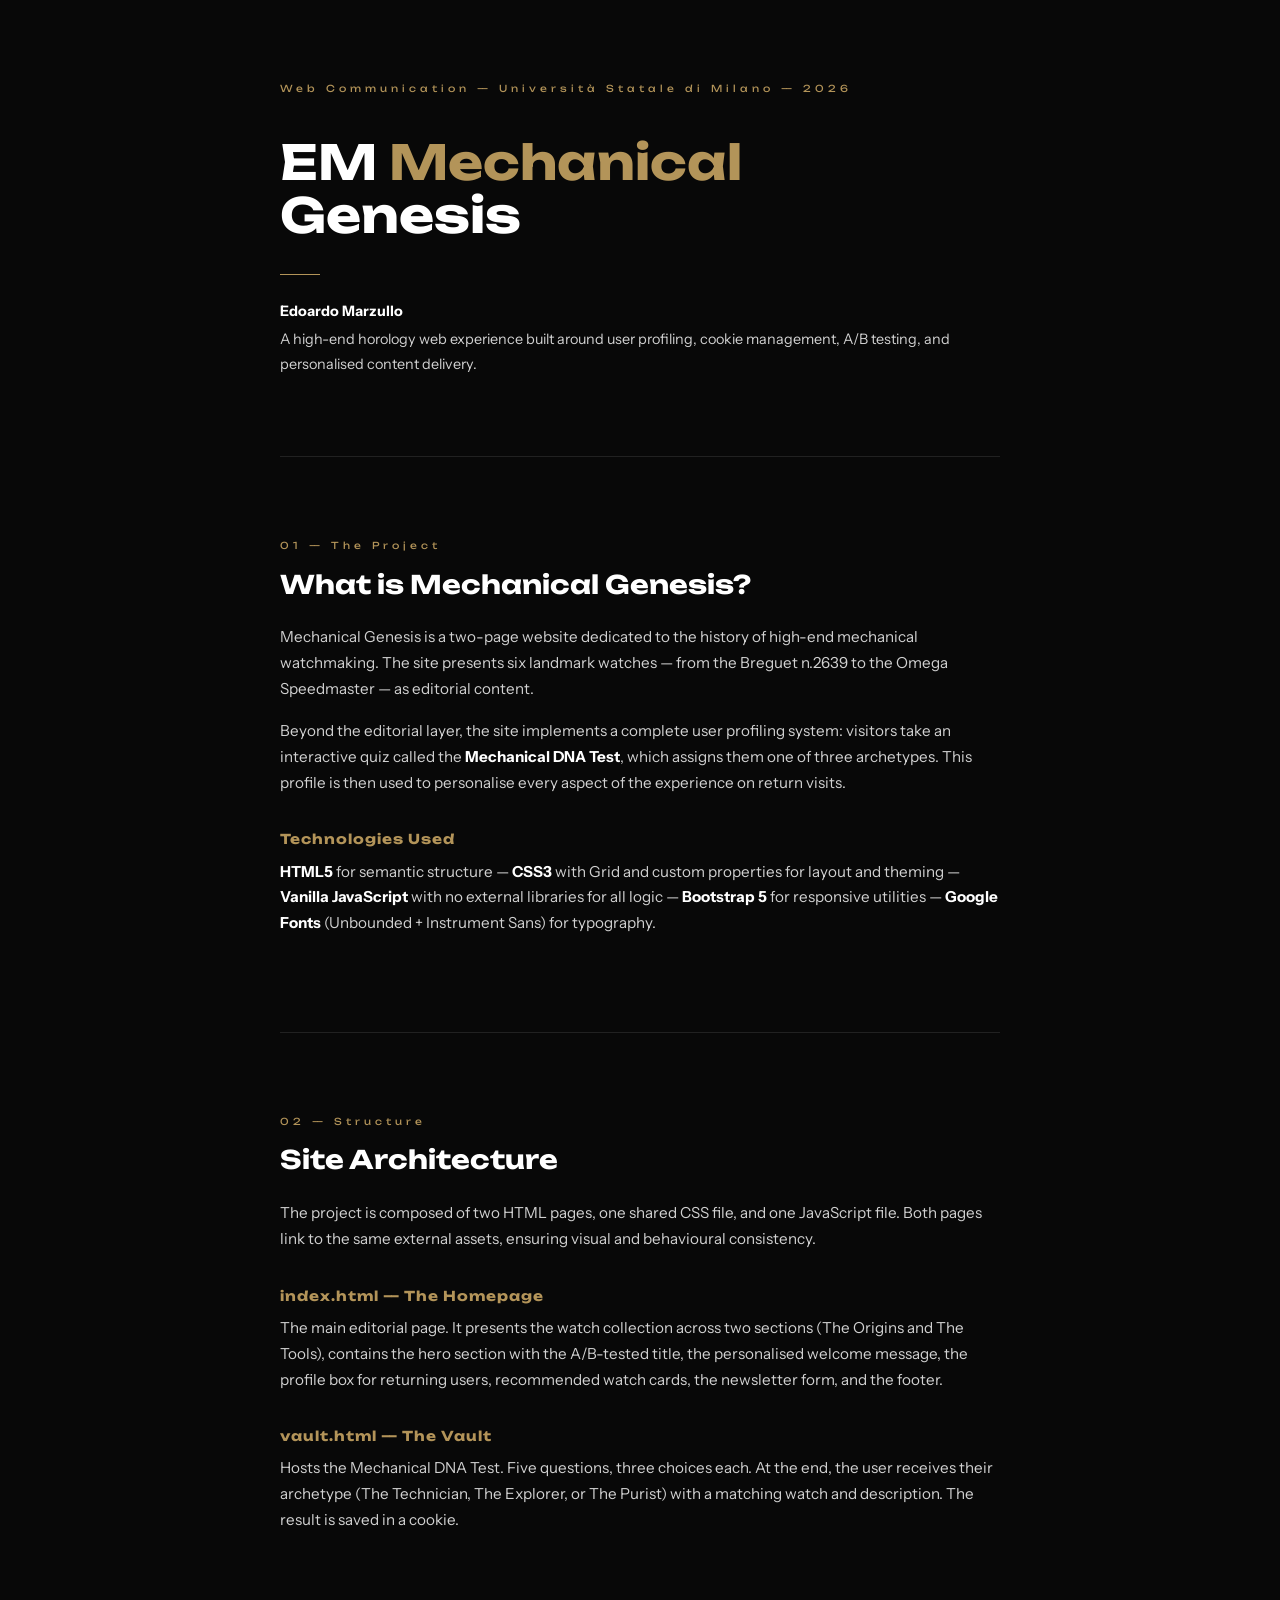
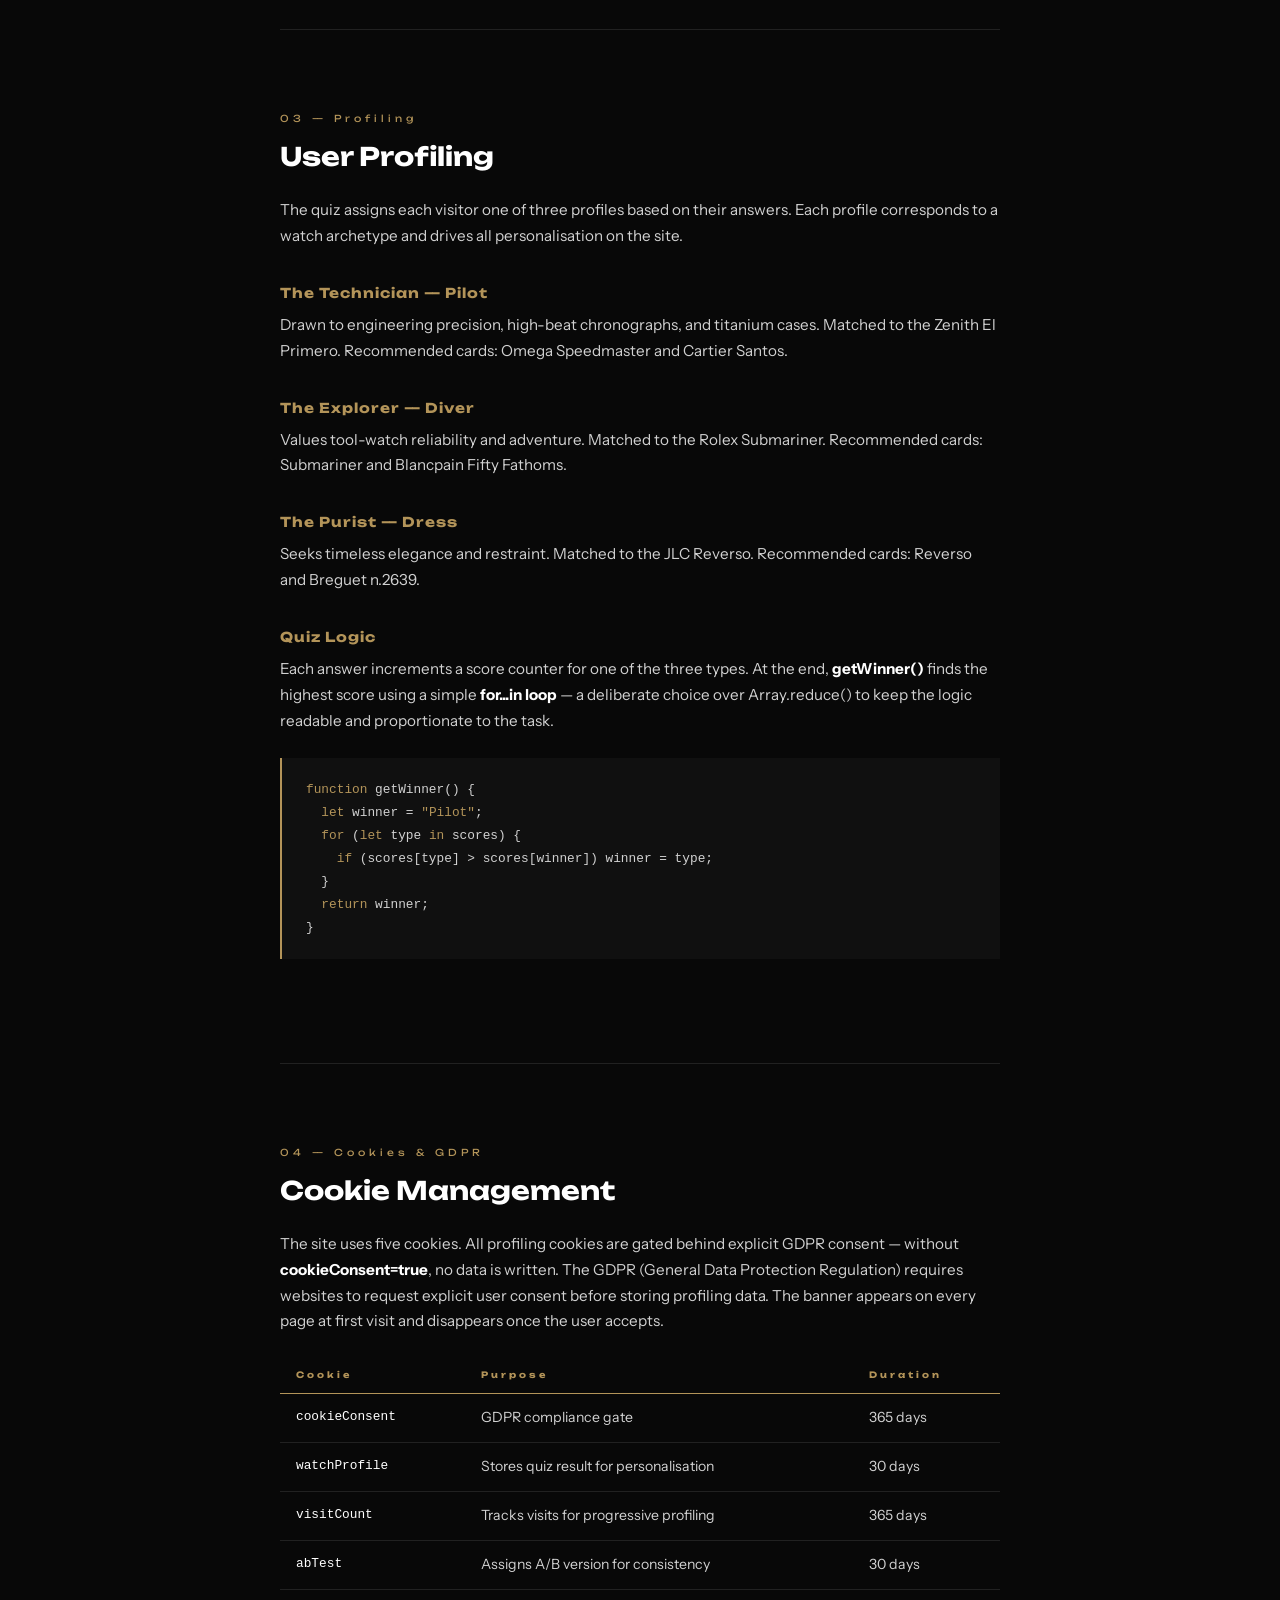
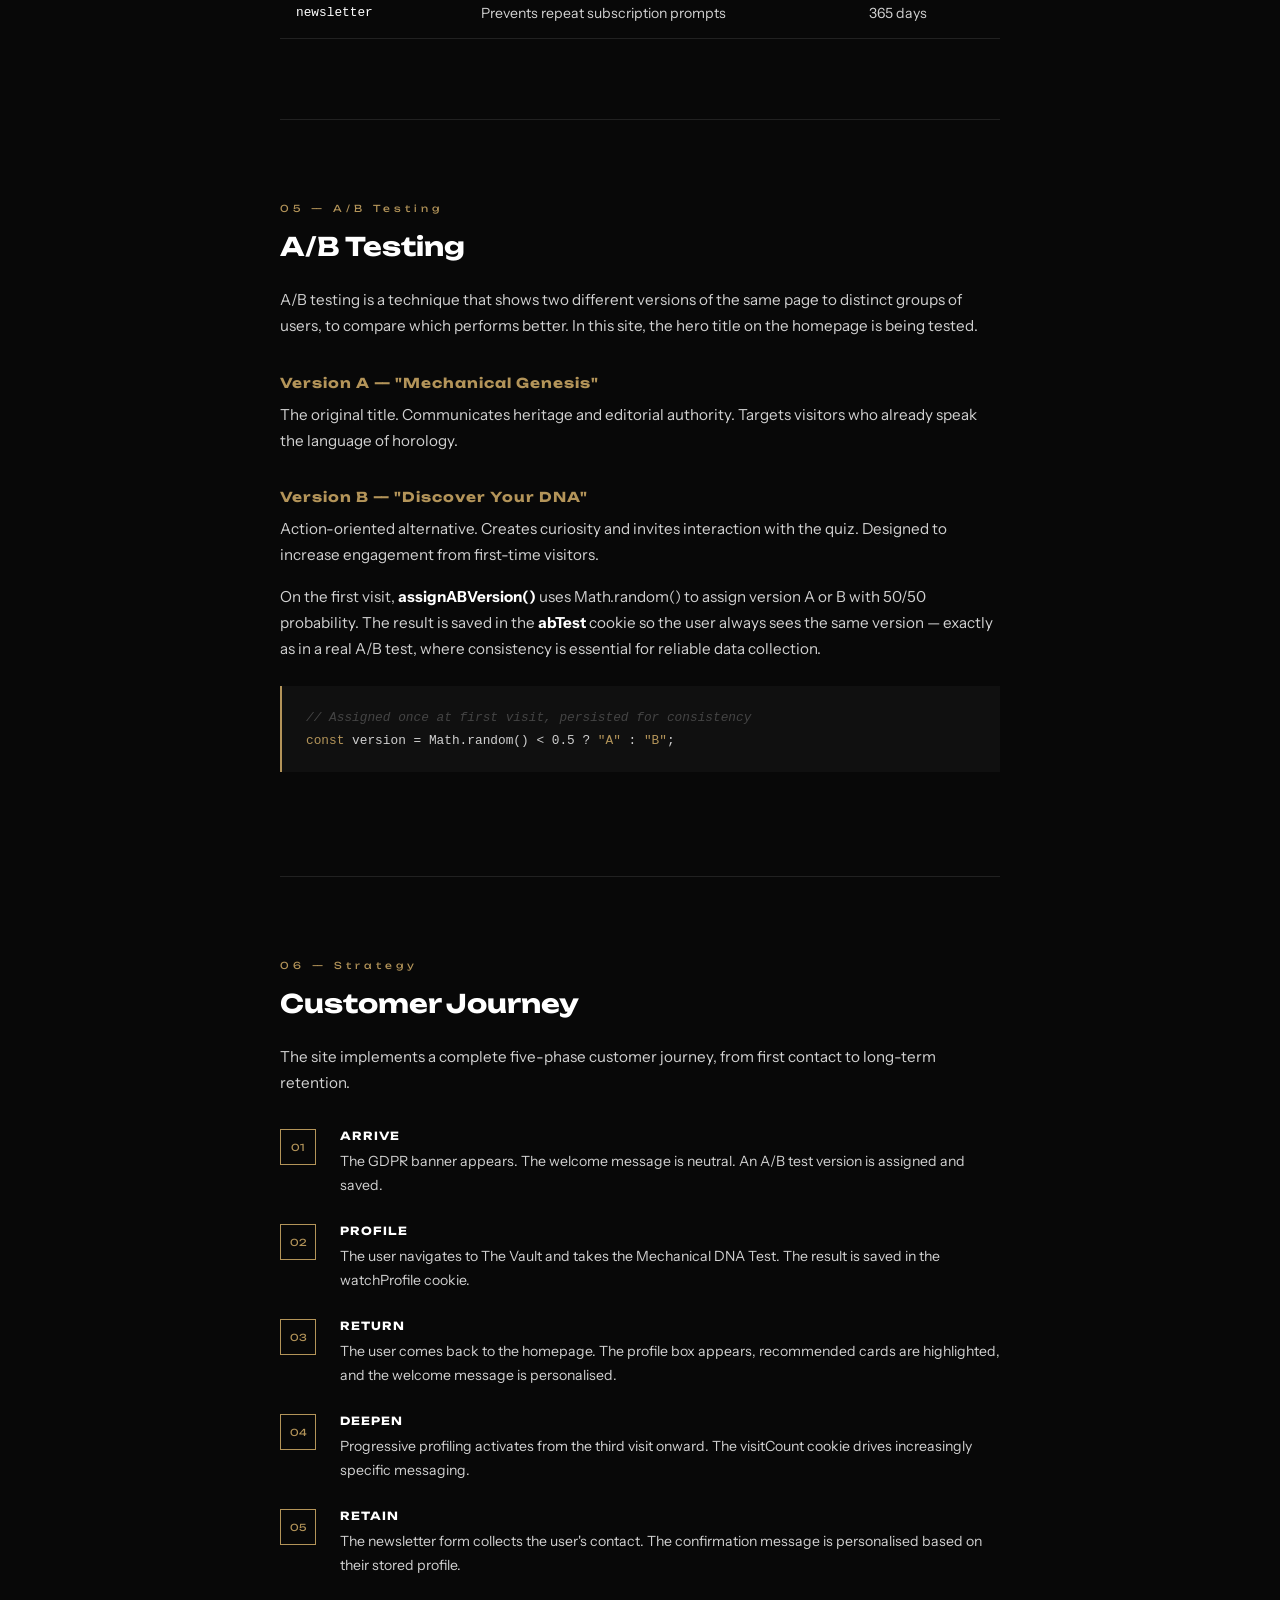
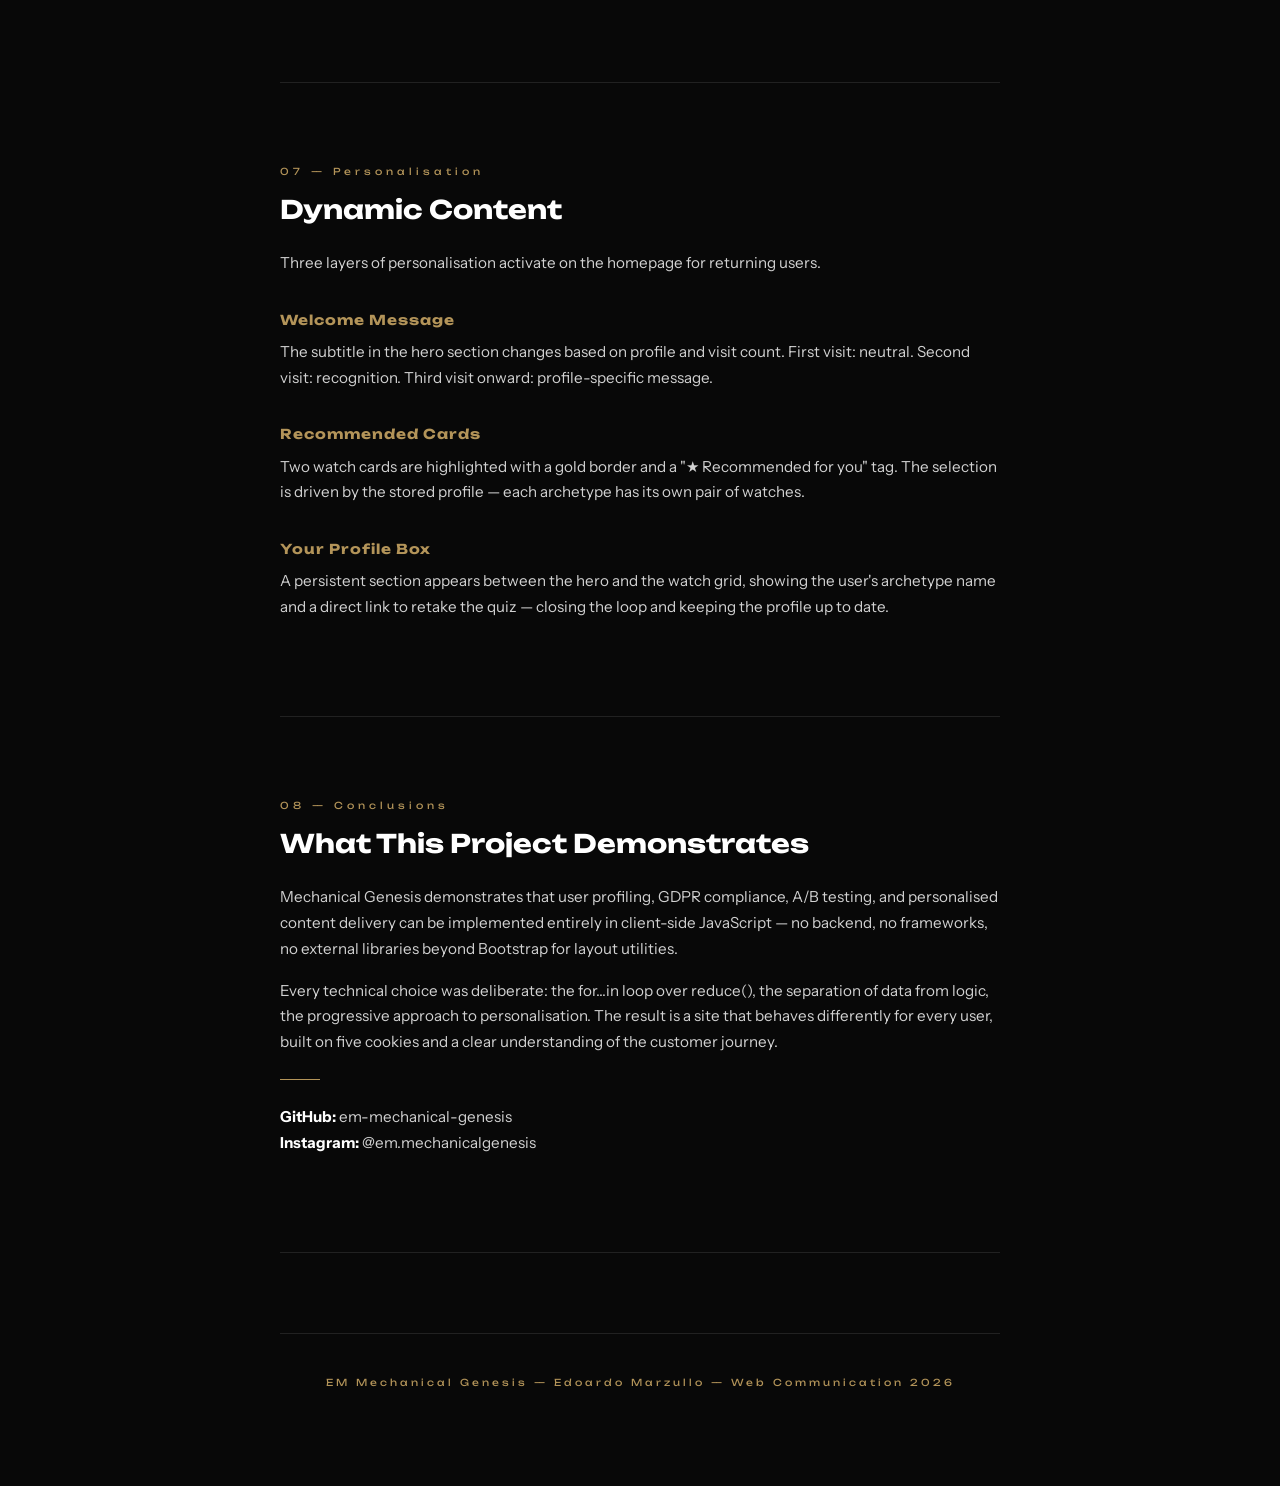
==== presentation/index.html @ 3ae79a43 "index.html" ====
<!DOCTYPE html>
<html lang="en">
<head>
    <meta charset="UTF-8">
    <meta name="viewport" content="width=device-width, initial-scale=1.0">
    <title>EM Mechanical Genesis — Presentation</title>
    <link href="https://fonts.googleapis.com/css2?family=Unbounded:wght@400;700&family=Instrument+Sans:wght@400;600&display=swap" rel="stylesheet">
    <style>
        :root {
            --black: #080808;
            --white: #ffffff;
            --gold: #b39459;
            --silver: #d1d1d1;
            --border: rgba(255,255,255,0.1);
        }

        * { margin: 0; padding: 0; box-sizing: border-box; }

        body {
            background: var(--black);
            color: var(--white);
            font-family: 'Instrument Sans', sans-serif;
            max-width: 800px;
            margin: 0 auto;
            padding: 80px 40px;
            line-height: 1.7;
        }

        /* HEADER */
        .cover {
            border-bottom: 1px solid var(--border);
            padding-bottom: 80px;
            margin-bottom: 80px;
        }

        .course-label {
            font-family: 'Unbounded', sans-serif;
            font-size: 0.6rem;
            letter-spacing: 4px;
            color: var(--gold);
            margin-bottom: 40px;
            display: block;
        }

        .cover h1 {
            font-family: 'Unbounded', sans-serif;
            font-size: 3rem;
            line-height: 1.1;
            margin-bottom: 32px;
        }

        .cover h1 span { color: var(--gold); }

        .cover-meta {
            color: var(--silver);
            font-size: 0.9rem;
        }

        .cover-meta strong {
            color: var(--white);
            display: block;
            margin-bottom: 4px;
        }

        /* SECTIONS */
        section {
            margin-bottom: 80px;
            border-bottom: 1px solid var(--border);
            padding-bottom: 80px;
        }

        section:last-child {
            border-bottom: none;
        }

        .section-label {
            font-family: 'Unbounded', sans-serif;
            font-size: 0.6rem;
            letter-spacing: 4px;
            color: var(--gold);
            margin-bottom: 16px;
            display: block;
        }

        h2 {
            font-family: 'Unbounded', sans-serif;
            font-size: 1.6rem;
            margin-bottom: 24px;
            line-height: 1.2;
        }

        h3 {
            font-family: 'Unbounded', sans-serif;
            font-size: 0.85rem;
            color: var(--gold);
            margin-bottom: 8px;
            margin-top: 32px;
            letter-spacing: 1px;
        }

        p {
            color: var(--silver);
            font-size: 0.95rem;
            margin-bottom: 16px;
        }

        p strong { color: var(--white); }

        /* DIVIDER */
        .divider {
            width: 40px;
            height: 1px;
            background: var(--gold);
            margin: 24px 0;
        }

        /* TABLE */
        table {
            width: 100%;
            border-collapse: collapse;
            margin-top: 24px;
            font-size: 0.88rem;
        }

        th {
            font-family: 'Unbounded', sans-serif;
            font-size: 0.55rem;
            letter-spacing: 3px;
            color: var(--gold);
            text-align: left;
            padding: 10px 16px;
            border-bottom: 1px solid var(--gold);
        }

        td {
            padding: 12px 16px;
            color: var(--silver);
            border-bottom: 1px solid var(--border);
            vertical-align: top;
        }

        td:first-child {
            color: var(--white);
            font-family: 'Courier New', monospace;
            font-size: 0.8rem;
            white-space: nowrap;
        }

        /* CODE */
        .code {
            background: rgba(255,255,255,0.03);
            border-left: 2px solid var(--gold);
            padding: 20px 24px;
            font-family: 'Courier New', monospace;
            font-size: 0.8rem;
            color: var(--silver);
            line-height: 1.8;
            margin: 24px 0;
        }

        .code .kw { color: var(--gold); }
        .code .cm { color: #444; font-style: italic; }

        /* JOURNEY */
        .journey-step {
            display: flex;
            gap: 24px;
            align-items: flex-start;
            margin-bottom: 24px;
        }

        .step-num {
            font-family: 'Unbounded', sans-serif;
            font-size: 0.6rem;
            color: var(--gold);
            border: 1px solid var(--gold);
            min-width: 36px;
            height: 36px;
            display: flex;
            align-items: center;
            justify-content: center;
            flex-shrink: 0;
            margin-top: 2px;
        }

        .step-content h4 {
            font-family: 'Unbounded', sans-serif;
            font-size: 0.7rem;
            color: var(--white);
            margin-bottom: 4px;
            letter-spacing: 1px;
        }

        .step-content p {
            margin: 0;
            font-size: 0.88rem;
        }

        /* FOOTER */
        .footer {
            margin-top: 80px;
            padding-top: 40px;
            border-top: 1px solid var(--border);
            text-align: center;
        }

        .footer p {
            font-family: 'Unbounded', sans-serif;
            font-size: 0.6rem;
            letter-spacing: 3px;
            color: var(--gold);
        }
    </style>
</head>
<body>

    <!-- COVER -->
    <div class="cover">
        <span class="course-label">Web Communication — Università Statale di Milano — 2026</span>
        <h1>EM <span>Mechanical</span><br>Genesis</h1>
        <div class="divider"></div>
        <div class="cover-meta">
            <strong>Edoardo Marzullo</strong>
            A high-end horology web experience built around user profiling, cookie management, A/B testing, and personalised content delivery.
        </div>
    </div>

    <!-- 01 THE PROJECT -->
    <section>
        <span class="section-label">01 — The Project</span>
        <h2>What is Mechanical Genesis?</h2>
        <p>Mechanical Genesis is a two-page website dedicated to the history of high-end mechanical watchmaking. The site presents six landmark watches — from the Breguet n.2639 to the Omega Speedmaster — as editorial content.</p>
        <p>Beyond the editorial layer, the site implements a complete user profiling system: visitors take an interactive quiz called the <strong>Mechanical DNA Test</strong>, which assigns them one of three archetypes. This profile is then used to personalise every aspect of the experience on return visits.</p>

        <h3>Technologies Used</h3>
        <p><strong>HTML5</strong> for semantic structure — <strong>CSS3</strong> with Grid and custom properties for layout and theming — <strong>Vanilla JavaScript</strong> with no external libraries for all logic — <strong>Bootstrap 5</strong> for responsive utilities — <strong>Google Fonts</strong> (Unbounded + Instrument Sans) for typography.</p>
    </section>

    <!-- 02 SITE STRUCTURE -->
    <section>
        <span class="section-label">02 — Structure</span>
        <h2>Site Architecture</h2>
        <p>The project is composed of two HTML pages, one shared CSS file, and one JavaScript file. Both pages link to the same external assets, ensuring visual and behavioural consistency.</p>

        <h3>index.html — The Homepage</h3>
        <p>The main editorial page. It presents the watch collection across two sections (The Origins and The Tools), contains the hero section with the A/B-tested title, the personalised welcome message, the profile box for returning users, recommended watch cards, the newsletter form, and the footer.</p>

        <h3>vault.html — The Vault</h3>
        <p>Hosts the Mechanical DNA Test. Five questions, three choices each. At the end, the user receives their archetype (The Technician, The Explorer, or The Purist) with a matching watch and description. The result is saved in a cookie.</p>
    </section>

    <!-- 03 USER PROFILING -->
    <section>
        <span class="section-label">03 — Profiling</span>
        <h2>User Profiling</h2>
        <p>The quiz assigns each visitor one of three profiles based on their answers. Each profile corresponds to a watch archetype and drives all personalisation on the site.</p>

        <h3>The Technician — Pilot</h3>
        <p>Drawn to engineering precision, high-beat chronographs, and titanium cases. Matched to the Zenith El Primero. Recommended cards: Omega Speedmaster and Cartier Santos.</p>

        <h3>The Explorer — Diver</h3>
        <p>Values tool-watch reliability and adventure. Matched to the Rolex Submariner. Recommended cards: Submariner and Blancpain Fifty Fathoms.</p>

        <h3>The Purist — Dress</h3>
        <p>Seeks timeless elegance and restraint. Matched to the JLC Reverso. Recommended cards: Reverso and Breguet n.2639.</p>

        <h3>Quiz Logic</h3>
        <p>Each answer increments a score counter for one of the three types. At the end, <strong>getWinner()</strong> finds the highest score using a simple <strong>for...in loop</strong> — a deliberate choice over Array.reduce() to keep the logic readable and proportionate to the task.</p>

        <div class="code">
<span class="kw">function</span> getWinner() {<br>
&nbsp;&nbsp;<span class="kw">let</span> winner = <span class="kw">"Pilot"</span>;<br>
&nbsp;&nbsp;<span class="kw">for</span> (<span class="kw">let</span> type <span class="kw">in</span> scores) {<br>
&nbsp;&nbsp;&nbsp;&nbsp;<span class="kw">if</span> (scores[type] > scores[winner]) winner = type;<br>
&nbsp;&nbsp;}<br>
&nbsp;&nbsp;<span class="kw">return</span> winner;<br>
}
        </div>
    </section>

    <!-- 04 COOKIES & GDPR -->
    <section>
        <span class="section-label">04 — Cookies & GDPR</span>
        <h2>Cookie Management</h2>
        <p>The site uses five cookies. All profiling cookies are gated behind explicit GDPR consent — without <strong>cookieConsent=true</strong>, no data is written. The GDPR (General Data Protection Regulation) requires websites to request explicit user consent before storing profiling data. The banner appears on every page at first visit and disappears once the user accepts.</p>

        <table>
            <thead>
                <tr>
                    <th>Cookie</th>
                    <th>Purpose</th>
                    <th>Duration</th>
                </tr>
            </thead>
            <tbody>
                <tr><td>cookieConsent</td><td>GDPR compliance gate</td><td>365 days</td></tr>
                <tr><td>watchProfile</td><td>Stores quiz result for personalisation</td><td>30 days</td></tr>
                <tr><td>visitCount</td><td>Tracks visits for progressive profiling</td><td>365 days</td></tr>
                <tr><td>abTest</td><td>Assigns A/B version for consistency</td><td>30 days</td></tr>
                <tr><td>newsletter</td><td>Prevents repeat subscription prompts</td><td>365 days</td></tr>
            </tbody>
        </table>
    </section>

    <!-- 05 A/B TESTING -->
    <section>
        <span class="section-label">05 — A/B Testing</span>
        <h2>A/B Testing</h2>
        <p>A/B testing is a technique that shows two different versions of the same page to distinct groups of users, to compare which performs better. In this site, the hero title on the homepage is being tested.</p>

        <h3>Version A — "Mechanical Genesis"</h3>
        <p>The original title. Communicates heritage and editorial authority. Targets visitors who already speak the language of horology.</p>

        <h3>Version B — "Discover Your DNA"</h3>
        <p>Action-oriented alternative. Creates curiosity and invites interaction with the quiz. Designed to increase engagement from first-time visitors.</p>

        <p>On the first visit, <strong>assignABVersion()</strong> uses Math.random() to assign version A or B with 50/50 probability. The result is saved in the <strong>abTest</strong> cookie so the user always sees the same version — exactly as in a real A/B test, where consistency is essential for reliable data collection.</p>

        <div class="code">
<span class="cm">// Assigned once at first visit, persisted for consistency</span><br>
<span class="kw">const</span> version = Math.random() &lt; 0.5 ? <span class="kw">"A"</span> : <span class="kw">"B"</span>;
        </div>
    </section>

    <!-- 06 CUSTOMER JOURNEY -->
    <section>
        <span class="section-label">06 — Strategy</span>
        <h2>Customer Journey</h2>
        <p>The site implements a complete five-phase customer journey, from first contact to long-term retention.</p>

        <div style="margin-top: 32px;">
            <div class="journey-step">
                <div class="step-num">01</div>
                <div class="step-content">
                    <h4>ARRIVE</h4>
                    <p>The GDPR banner appears. The welcome message is neutral. An A/B test version is assigned and saved.</p>
                </div>
            </div>
            <div class="journey-step">
                <div class="step-num">02</div>
                <div class="step-content">
                    <h4>PROFILE</h4>
                    <p>The user navigates to The Vault and takes the Mechanical DNA Test. The result is saved in the watchProfile cookie.</p>
                </div>
            </div>
            <div class="journey-step">
                <div class="step-num">03</div>
                <div class="step-content">
                    <h4>RETURN</h4>
                    <p>The user comes back to the homepage. The profile box appears, recommended cards are highlighted, and the welcome message is personalised.</p>
                </div>
            </div>
            <div class="journey-step">
                <div class="step-num">04</div>
                <div class="step-content">
                    <h4>DEEPEN</h4>
                    <p>Progressive profiling activates from the third visit onward. The visitCount cookie drives increasingly specific messaging.</p>
                </div>
            </div>
            <div class="journey-step">
                <div class="step-num">05</div>
                <div class="step-content">
                    <h4>RETAIN</h4>
                    <p>The newsletter form collects the user's contact. The confirmation message is personalised based on their stored profile.</p>
                </div>
            </div>
        </div>
    </section>

    <!-- 07 DYNAMIC CONTENT -->
    <section>
        <span class="section-label">07 — Personalisation</span>
        <h2>Dynamic Content</h2>
        <p>Three layers of personalisation activate on the homepage for returning users.</p>

        <h3>Welcome Message</h3>
        <p>The subtitle in the hero section changes based on profile and visit count. First visit: neutral. Second visit: recognition. Third visit onward: profile-specific message.</p>

        <h3>Recommended Cards</h3>
        <p>Two watch cards are highlighted with a gold border and a "★ Recommended for you" tag. The selection is driven by the stored profile — each archetype has its own pair of watches.</p>

        <h3>Your Profile Box</h3>
        <p>A persistent section appears between the hero and the watch grid, showing the user's archetype name and a direct link to retake the quiz — closing the loop and keeping the profile up to date.</p>
    </section>

    <!-- 08 CONCLUSIONS -->
    <section>
        <span class="section-label">08 — Conclusions</span>
        <h2>What This Project Demonstrates</h2>
        <p>Mechanical Genesis demonstrates that user profiling, GDPR compliance, A/B testing, and personalised content delivery can be implemented entirely in client-side JavaScript — no backend, no frameworks, no external libraries beyond Bootstrap for layout utilities.</p>
        <p>Every technical choice was deliberate: the for...in loop over reduce(), the separation of data from logic, the progressive approach to personalisation. The result is a site that behaves differently for every user, built on five cookies and a clear understanding of the customer journey.</p>

        <div class="divider"></div>
        <p><strong>GitHub:</strong> em-mechanical-genesis<br>
        <strong>Instagram:</strong> @em.mechanicalgenesis</p>
    </section>

    <!-- FOOTER -->
    <div class="footer">
        <p>EM Mechanical Genesis — Edoardo Marzullo — Web Communication 2026</p>
    </div>

</body>
</html>
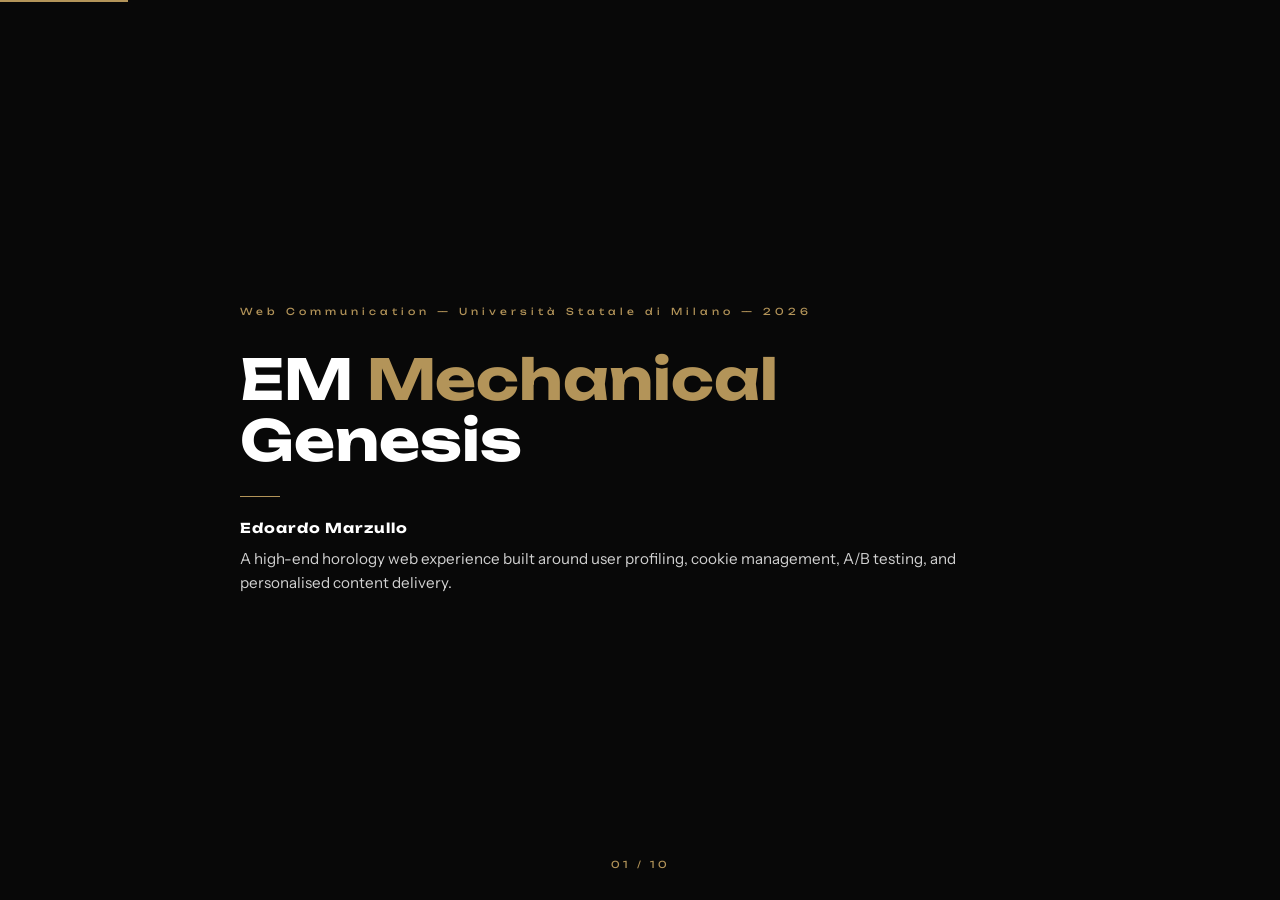
==== commit 9c5e7751: "Update index.html" ====
--- a/presentation/index.html
+++ b/presentation/index.html
@@ -16,63 +16,76 @@
 
         * { margin: 0; padding: 0; box-sizing: border-box; }
 
+        html, body {
+            height: 100%;
+            overflow: hidden;
+        }
+
         body {
             background: var(--black);
             color: var(--white);
             font-family: 'Instrument Sans', sans-serif;
+        }
+
+        .slide {
+            position: absolute;
+            inset: 0;
+            display: flex;
+            flex-direction: column;
+            justify-content: center;
+            padding: 8vh 10vw;
+            opacity: 0;
+            pointer-events: none;
+            transition: opacity 0.5s ease;
+            overflow-y: auto;
+        }
+
+        .slide.active {
+            opacity: 1;
+            pointer-events: all;
+        }
+
+        .slide-inner {
             max-width: 800px;
             margin: 0 auto;
-            padding: 80px 40px;
-            line-height: 1.7;
-        }
-
-        /* HEADER */
-        .cover {
-            border-bottom: 1px solid var(--border);
-            padding-bottom: 80px;
-            margin-bottom: 80px;
-        }
-
+            width: 100%;
+        }
+
+        /* COVER */
         .course-label {
             font-family: 'Unbounded', sans-serif;
             font-size: 0.6rem;
             letter-spacing: 4px;
             color: var(--gold);
-            margin-bottom: 40px;
+            margin-bottom: 32px;
             display: block;
         }
 
         .cover h1 {
             font-family: 'Unbounded', sans-serif;
-            font-size: 3rem;
+            font-size: clamp(2rem, 5.5vw, 3.5rem);
             line-height: 1.1;
-            margin-bottom: 32px;
+            margin-bottom: 24px;
         }
 
         .cover h1 span { color: var(--gold); }
 
         .cover-meta {
             color: var(--silver);
-            font-size: 0.9rem;
+            font-size: 0.95rem;
+            line-height: 1.6;
         }
 
         .cover-meta strong {
             color: var(--white);
             display: block;
-            margin-bottom: 4px;
-        }
-
-        /* SECTIONS */
-        section {
-            margin-bottom: 80px;
-            border-bottom: 1px solid var(--border);
-            padding-bottom: 80px;
-        }
-
-        section:last-child {
-            border-bottom: none;
-        }
-
+            margin-bottom: 8px;
+            font-family: 'Unbounded', sans-serif;
+            font-size: 0.85rem;
+            letter-spacing: 1px;
+        }
+
+        /* SECTION HEADERS */
         .section-label {
             font-family: 'Unbounded', sans-serif;
             font-size: 0.6rem;
@@ -84,42 +97,42 @@
 
         h2 {
             font-family: 'Unbounded', sans-serif;
-            font-size: 1.6rem;
+            font-size: clamp(1.4rem, 3.2vw, 2.2rem);
             margin-bottom: 24px;
             line-height: 1.2;
         }
 
         h3 {
             font-family: 'Unbounded', sans-serif;
-            font-size: 0.85rem;
+            font-size: 0.8rem;
             color: var(--gold);
             margin-bottom: 8px;
-            margin-top: 32px;
+            margin-top: 24px;
             letter-spacing: 1px;
         }
 
         p {
             color: var(--silver);
-            font-size: 0.95rem;
-            margin-bottom: 16px;
+            font-size: 0.92rem;
+            margin-bottom: 14px;
+            line-height: 1.65;
         }
 
         p strong { color: var(--white); }
 
-        /* DIVIDER */
         .divider {
             width: 40px;
             height: 1px;
             background: var(--gold);
-            margin: 24px 0;
+            margin: 20px 0;
         }
 
         /* TABLE */
         table {
             width: 100%;
             border-collapse: collapse;
-            margin-top: 24px;
-            font-size: 0.88rem;
+            margin-top: 16px;
+            font-size: 0.85rem;
         }
 
         th {
@@ -128,21 +141,22 @@
             letter-spacing: 3px;
             color: var(--gold);
             text-align: left;
-            padding: 10px 16px;
+            padding: 8px 14px;
             border-bottom: 1px solid var(--gold);
         }
 
         td {
-            padding: 12px 16px;
+            padding: 10px 14px;
             color: var(--silver);
             border-bottom: 1px solid var(--border);
             vertical-align: top;
+            font-size: 0.82rem;
         }
 
         td:first-child {
             color: var(--white);
             font-family: 'Courier New', monospace;
-            font-size: 0.8rem;
+            font-size: 0.75rem;
             white-space: nowrap;
         }
 
@@ -150,12 +164,12 @@
         .code {
             background: rgba(255,255,255,0.03);
             border-left: 2px solid var(--gold);
-            padding: 20px 24px;
+            padding: 16px 20px;
             font-family: 'Courier New', monospace;
-            font-size: 0.8rem;
+            font-size: 0.78rem;
             color: var(--silver);
-            line-height: 1.8;
-            margin: 24px 0;
+            line-height: 1.7;
+            margin: 16px 0;
         }
 
         .code .kw { color: var(--gold); }
@@ -164,9 +178,9 @@
         /* JOURNEY */
         .journey-step {
             display: flex;
-            gap: 24px;
+            gap: 20px;
             align-items: flex-start;
-            margin-bottom: 24px;
+            margin-bottom: 16px;
         }
 
         .step-num {
@@ -174,18 +188,17 @@
             font-size: 0.6rem;
             color: var(--gold);
             border: 1px solid var(--gold);
-            min-width: 36px;
-            height: 36px;
+            min-width: 32px;
+            height: 32px;
             display: flex;
             align-items: center;
             justify-content: center;
             flex-shrink: 0;
-            margin-top: 2px;
         }
 
         .step-content h4 {
             font-family: 'Unbounded', sans-serif;
-            font-size: 0.7rem;
+            font-size: 0.68rem;
             color: var(--white);
             margin-bottom: 4px;
             letter-spacing: 1px;
@@ -193,29 +206,63 @@
 
         .step-content p {
             margin: 0;
-            font-size: 0.88rem;
-        }
-
-        /* FOOTER */
-        .footer {
-            margin-top: 80px;
-            padding-top: 40px;
-            border-top: 1px solid var(--border);
-            text-align: center;
-        }
-
-        .footer p {
+            font-size: 0.85rem;
+        }
+
+        /* NAV UI */
+        .nav {
+            position: fixed;
+            bottom: 30px;
+            left: 50%;
+            transform: translateX(-50%);
+            display: flex;
+            align-items: center;
+            gap: 24px;
+            z-index: 100;
+        }
+
+        .nav button {
+            background: transparent;
+            border: 1px solid var(--gold);
+            color: var(--gold);
             font-family: 'Unbounded', sans-serif;
             font-size: 0.6rem;
             letter-spacing: 3px;
-            color: var(--gold);
+            padding: 8px 20px;
+            cursor: pointer;
+            transition: 0.3s;
+        }
+
+        .nav button:hover {
+            background: var(--gold);
+            color: var(--black);
+        }
+
+        .slide-counter {
+            font-family: 'Unbounded', sans-serif;
+            font-size: 0.6rem;
+            color: var(--gold);
+            letter-spacing: 3px;
+        }
+
+        .progress {
+            position: fixed;
+            top: 0;
+            left: 0;
+            height: 2px;
+            background: var(--gold);
+            transition: width 0.4s ease;
+            z-index: 100;
         }
     </style>
 </head>
 <body>
 
-    <!-- COVER -->
-    <div class="cover">
+<div class="progress" id="progress"></div>
+
+<!-- SLIDE 0 — COVER -->
+<div class="slide active">
+    <div class="slide-inner cover">
         <span class="course-label">Web Communication — Università Statale di Milano — 2026</span>
         <h1>EM <span>Mechanical</span><br>Genesis</h1>
         <div class="divider"></div>
@@ -224,49 +271,54 @@
             A high-end horology web experience built around user profiling, cookie management, A/B testing, and personalised content delivery.
         </div>
     </div>
-
-    <!-- 01 THE PROJECT -->
-    <section>
+</div>
+
+<!-- SLIDE 1 — THE PROJECT -->
+<div class="slide">
+    <div class="slide-inner">
         <span class="section-label">01 — The Project</span>
         <h2>What is Mechanical Genesis?</h2>
         <p>Mechanical Genesis is a two-page website dedicated to the history of high-end mechanical watchmaking. The site presents six landmark watches — from the Breguet n.2639 to the Omega Speedmaster — as editorial content.</p>
         <p>Beyond the editorial layer, the site implements a complete user profiling system: visitors take an interactive quiz called the <strong>Mechanical DNA Test</strong>, which assigns them one of three archetypes. This profile is then used to personalise every aspect of the experience on return visits.</p>
-
         <h3>Technologies Used</h3>
         <p><strong>HTML5</strong> for semantic structure — <strong>CSS3</strong> with Grid and custom properties for layout and theming — <strong>Vanilla JavaScript</strong> with no external libraries for all logic — <strong>Bootstrap 5</strong> for responsive utilities — <strong>Google Fonts</strong> (Unbounded + Instrument Sans) for typography.</p>
-    </section>
-
-    <!-- 02 SITE STRUCTURE -->
-    <section>
+    </div>
+</div>
+
+<!-- SLIDE 2 — SITE STRUCTURE -->
+<div class="slide">
+    <div class="slide-inner">
         <span class="section-label">02 — Structure</span>
         <h2>Site Architecture</h2>
         <p>The project is composed of two HTML pages, one shared CSS file, and one JavaScript file. Both pages link to the same external assets, ensuring visual and behavioural consistency.</p>
-
         <h3>index.html — The Homepage</h3>
         <p>The main editorial page. It presents the watch collection across two sections (The Origins and The Tools), contains the hero section with the A/B-tested title, the personalised welcome message, the profile box for returning users, recommended watch cards, the newsletter form, and the footer.</p>
-
         <h3>vault.html — The Vault</h3>
         <p>Hosts the Mechanical DNA Test. Five questions, three choices each. At the end, the user receives their archetype (The Technician, The Explorer, or The Purist) with a matching watch and description. The result is saved in a cookie.</p>
-    </section>
-
-    <!-- 03 USER PROFILING -->
-    <section>
+    </div>
+</div>
+
+<!-- SLIDE 3 — USER PROFILING -->
+<div class="slide">
+    <div class="slide-inner">
         <span class="section-label">03 — Profiling</span>
         <h2>User Profiling</h2>
         <p>The quiz assigns each visitor one of three profiles based on their answers. Each profile corresponds to a watch archetype and drives all personalisation on the site.</p>
-
         <h3>The Technician — Pilot</h3>
         <p>Drawn to engineering precision, high-beat chronographs, and titanium cases. Matched to the Zenith El Primero. Recommended cards: Omega Speedmaster and Cartier Santos.</p>
-
         <h3>The Explorer — Diver</h3>
         <p>Values tool-watch reliability and adventure. Matched to the Rolex Submariner. Recommended cards: Submariner and Blancpain Fifty Fathoms.</p>
-
         <h3>The Purist — Dress</h3>
         <p>Seeks timeless elegance and restraint. Matched to the JLC Reverso. Recommended cards: Reverso and Breguet n.2639.</p>
-
-        <h3>Quiz Logic</h3>
+    </div>
+</div>
+
+<!-- SLIDE 4 — QUIZ LOGIC -->
+<div class="slide">
+    <div class="slide-inner">
+        <span class="section-label">03 — Profiling</span>
+        <h2>Quiz Logic</h2>
         <p>Each answer increments a score counter for one of the three types. At the end, <strong>getWinner()</strong> finds the highest score using a simple <strong>for...in loop</strong> — a deliberate choice over Array.reduce() to keep the logic readable and proportionate to the task.</p>
-
         <div class="code">
 <span class="kw">function</span> getWinner() {<br>
 &nbsp;&nbsp;<span class="kw">let</span> winner = <span class="kw">"Pilot"</span>;<br>
@@ -276,21 +328,19 @@
 &nbsp;&nbsp;<span class="kw">return</span> winner;<br>
 }
         </div>
-    </section>
-
-    <!-- 04 COOKIES & GDPR -->
-    <section>
+        <p>Data is separated from logic: <strong>questions</strong> and <strong>profiles</strong> are stored in dedicated objects, completely independent from the functions that render and process them.</p>
+    </div>
+</div>
+
+<!-- SLIDE 5 — COOKIES & GDPR -->
+<div class="slide">
+    <div class="slide-inner">
         <span class="section-label">04 — Cookies & GDPR</span>
         <h2>Cookie Management</h2>
-        <p>The site uses five cookies. All profiling cookies are gated behind explicit GDPR consent — without <strong>cookieConsent=true</strong>, no data is written. The GDPR (General Data Protection Regulation) requires websites to request explicit user consent before storing profiling data. The banner appears on every page at first visit and disappears once the user accepts.</p>
-
+        <p>The site uses five cookies. All profiling cookies are gated behind explicit GDPR consent — without <strong>cookieConsent=true</strong>, no data is written.</p>
         <table>
             <thead>
-                <tr>
-                    <th>Cookie</th>
-                    <th>Purpose</th>
-                    <th>Duration</th>
-                </tr>
+                <tr><th>Cookie</th><th>Purpose</th><th>Duration</th></tr>
             </thead>
             <tbody>
                 <tr><td>cookieConsent</td><td>GDPR compliance gate</td><td>365 days</td></tr>
@@ -300,105 +350,136 @@
                 <tr><td>newsletter</td><td>Prevents repeat subscription prompts</td><td>365 days</td></tr>
             </tbody>
         </table>
-    </section>
-
-    <!-- 05 A/B TESTING -->
-    <section>
+        <p style="margin-top:16px;">The GDPR (General Data Protection Regulation) requires websites to request explicit user consent before storing profiling data. The banner appears on first visit and disappears once accepted.</p>
+    </div>
+</div>
+
+<!-- SLIDE 6 — A/B TESTING -->
+<div class="slide">
+    <div class="slide-inner">
         <span class="section-label">05 — A/B Testing</span>
         <h2>A/B Testing</h2>
-        <p>A/B testing is a technique that shows two different versions of the same page to distinct groups of users, to compare which performs better. In this site, the hero title on the homepage is being tested.</p>
-
+        <p>A/B testing shows two different versions of the same page to distinct groups of users, to compare which performs better.</p>
         <h3>Version A — "Mechanical Genesis"</h3>
-        <p>The original title. Communicates heritage and editorial authority. Targets visitors who already speak the language of horology.</p>
-
+        <p>The original title. Communicates heritage and editorial authority.</p>
         <h3>Version B — "Discover Your DNA"</h3>
-        <p>Action-oriented alternative. Creates curiosity and invites interaction with the quiz. Designed to increase engagement from first-time visitors.</p>
-
-        <p>On the first visit, <strong>assignABVersion()</strong> uses Math.random() to assign version A or B with 50/50 probability. The result is saved in the <strong>abTest</strong> cookie so the user always sees the same version — exactly as in a real A/B test, where consistency is essential for reliable data collection.</p>
-
+        <p>Action-oriented alternative. Creates curiosity and invites interaction with the quiz.</p>
+        <p>On the first visit, <strong>assignABVersion()</strong> uses Math.random() to assign A or B with 50/50 probability. The result is saved in the <strong>abTest</strong> cookie so the user always sees the same version — essential for reliable data collection.</p>
         <div class="code">
-<span class="cm">// Assigned once at first visit, persisted for consistency</span><br>
+<span class="cm">// Assigned once, persisted for consistency</span><br>
 <span class="kw">const</span> version = Math.random() &lt; 0.5 ? <span class="kw">"A"</span> : <span class="kw">"B"</span>;
         </div>
-    </section>
-
-    <!-- 06 CUSTOMER JOURNEY -->
-    <section>
+    </div>
+</div>
+
+<!-- SLIDE 7 — CUSTOMER JOURNEY -->
+<div class="slide">
+    <div class="slide-inner">
         <span class="section-label">06 — Strategy</span>
         <h2>Customer Journey</h2>
-        <p>The site implements a complete five-phase customer journey, from first contact to long-term retention.</p>
-
-        <div style="margin-top: 32px;">
+        <p>A complete five-phase journey, from first contact to long-term retention.</p>
+        <div style="margin-top: 20px;">
             <div class="journey-step">
                 <div class="step-num">01</div>
                 <div class="step-content">
                     <h4>ARRIVE</h4>
-                    <p>The GDPR banner appears. The welcome message is neutral. An A/B test version is assigned and saved.</p>
+                    <p>GDPR banner appears. Welcome message is neutral. A/B version assigned and saved.</p>
                 </div>
             </div>
             <div class="journey-step">
                 <div class="step-num">02</div>
                 <div class="step-content">
                     <h4>PROFILE</h4>
-                    <p>The user navigates to The Vault and takes the Mechanical DNA Test. The result is saved in the watchProfile cookie.</p>
+                    <p>User takes the Mechanical DNA Test on The Vault. Result saved in watchProfile.</p>
                 </div>
             </div>
             <div class="journey-step">
                 <div class="step-num">03</div>
                 <div class="step-content">
                     <h4>RETURN</h4>
-                    <p>The user comes back to the homepage. The profile box appears, recommended cards are highlighted, and the welcome message is personalised.</p>
+                    <p>Profile box appears, recommended cards highlighted, message personalised.</p>
                 </div>
             </div>
             <div class="journey-step">
                 <div class="step-num">04</div>
                 <div class="step-content">
                     <h4>DEEPEN</h4>
-                    <p>Progressive profiling activates from the third visit onward. The visitCount cookie drives increasingly specific messaging.</p>
+                    <p>Progressive profiling from visit 3 onward via visitCount.</p>
                 </div>
             </div>
             <div class="journey-step">
                 <div class="step-num">05</div>
                 <div class="step-content">
                     <h4>RETAIN</h4>
-                    <p>The newsletter form collects the user's contact. The confirmation message is personalised based on their stored profile.</p>
+                    <p>Newsletter form collects contact with personalised confirmation.</p>
                 </div>
             </div>
         </div>
-    </section>
-
-    <!-- 07 DYNAMIC CONTENT -->
-    <section>
+    </div>
+</div>
+
+<!-- SLIDE 8 — DYNAMIC CONTENT -->
+<div class="slide">
+    <div class="slide-inner">
         <span class="section-label">07 — Personalisation</span>
         <h2>Dynamic Content</h2>
         <p>Three layers of personalisation activate on the homepage for returning users.</p>
-
         <h3>Welcome Message</h3>
-        <p>The subtitle in the hero section changes based on profile and visit count. First visit: neutral. Second visit: recognition. Third visit onward: profile-specific message.</p>
-
+        <p>Changes based on profile and visit count. First visit: neutral. Second: recognition. Third onward: profile-specific.</p>
         <h3>Recommended Cards</h3>
-        <p>Two watch cards are highlighted with a gold border and a "★ Recommended for you" tag. The selection is driven by the stored profile — each archetype has its own pair of watches.</p>
-
+        <p>Two watch cards highlighted with a gold border and a "★ Recommended for you" tag, based on the stored profile.</p>
         <h3>Your Profile Box</h3>
-        <p>A persistent section appears between the hero and the watch grid, showing the user's archetype name and a direct link to retake the quiz — closing the loop and keeping the profile up to date.</p>
-    </section>
-
-    <!-- 08 CONCLUSIONS -->
-    <section>
+        <p>A persistent section showing the user's archetype and a link to retake the quiz — closing the loop.</p>
+    </div>
+</div>
+
+<!-- SLIDE 9 — CONCLUSIONS -->
+<div class="slide">
+    <div class="slide-inner">
         <span class="section-label">08 — Conclusions</span>
         <h2>What This Project Demonstrates</h2>
         <p>Mechanical Genesis demonstrates that user profiling, GDPR compliance, A/B testing, and personalised content delivery can be implemented entirely in client-side JavaScript — no backend, no frameworks, no external libraries beyond Bootstrap for layout utilities.</p>
         <p>Every technical choice was deliberate: the for...in loop over reduce(), the separation of data from logic, the progressive approach to personalisation. The result is a site that behaves differently for every user, built on five cookies and a clear understanding of the customer journey.</p>
-
         <div class="divider"></div>
         <p><strong>GitHub:</strong> em-mechanical-genesis<br>
         <strong>Instagram:</strong> @em.mechanicalgenesis</p>
-    </section>
-
-    <!-- FOOTER -->
-    <div class="footer">
-        <p>EM Mechanical Genesis — Edoardo Marzullo — Web Communication 2026</p>
-    </div>
+    </div>
+</div>
+
+<!-- NAVIGATION -->
+<div class="nav">
+    <span class="slide-counter" id="counter">01 / 10</span>
+</div>
+
+<script>
+    const slides = document.querySelectorAll('.slide');
+    const total = slides.length;
+    let current = 0;
+
+    function goTo(n) {
+        slides[current].classList.remove('active');
+        current = (n + total) % total;
+        slides[current].classList.add('active');
+        document.getElementById('counter').innerText = String(current + 1).padStart(2, '0') + ' / ' + String(total).padStart(2, '0');
+        document.getElementById('progress').style.width = ((current + 1) / total * 100) + '%';
+    }
+
+    function nextSlide() { goTo(current + 1); }
+    function prevSlide() { goTo(current - 1); }
+
+    document.addEventListener('keydown', function(e) {
+        if (e.key === 'ArrowRight' || e.key === 'ArrowDown' || e.key === 'PageDown') {
+            e.preventDefault();
+            nextSlide();
+        }
+        if (e.key === 'ArrowLeft' || e.key === 'ArrowUp' || e.key === 'PageUp') {
+            e.preventDefault();
+            prevSlide();
+        }
+    });
+
+    document.getElementById('progress').style.width = (1 / total * 100) + '%';
+</script>
 
 </body>
 </html>
